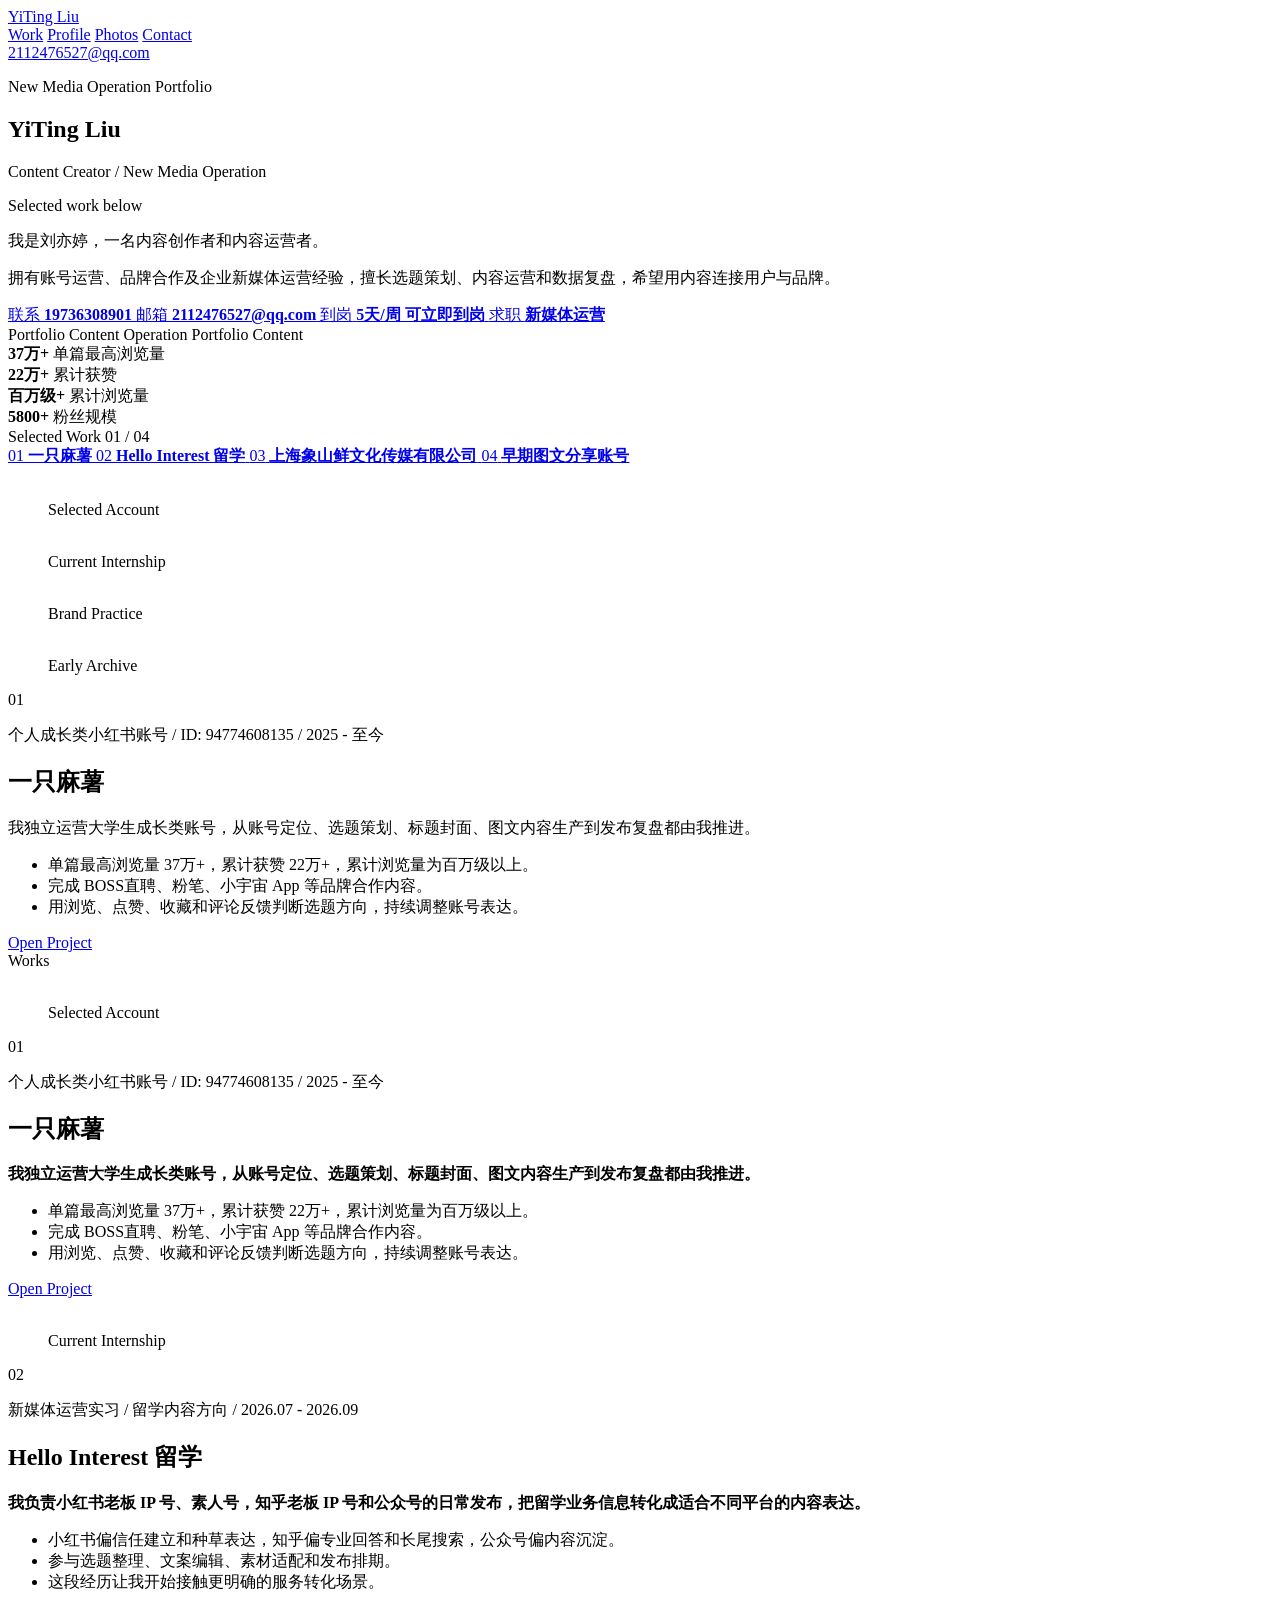
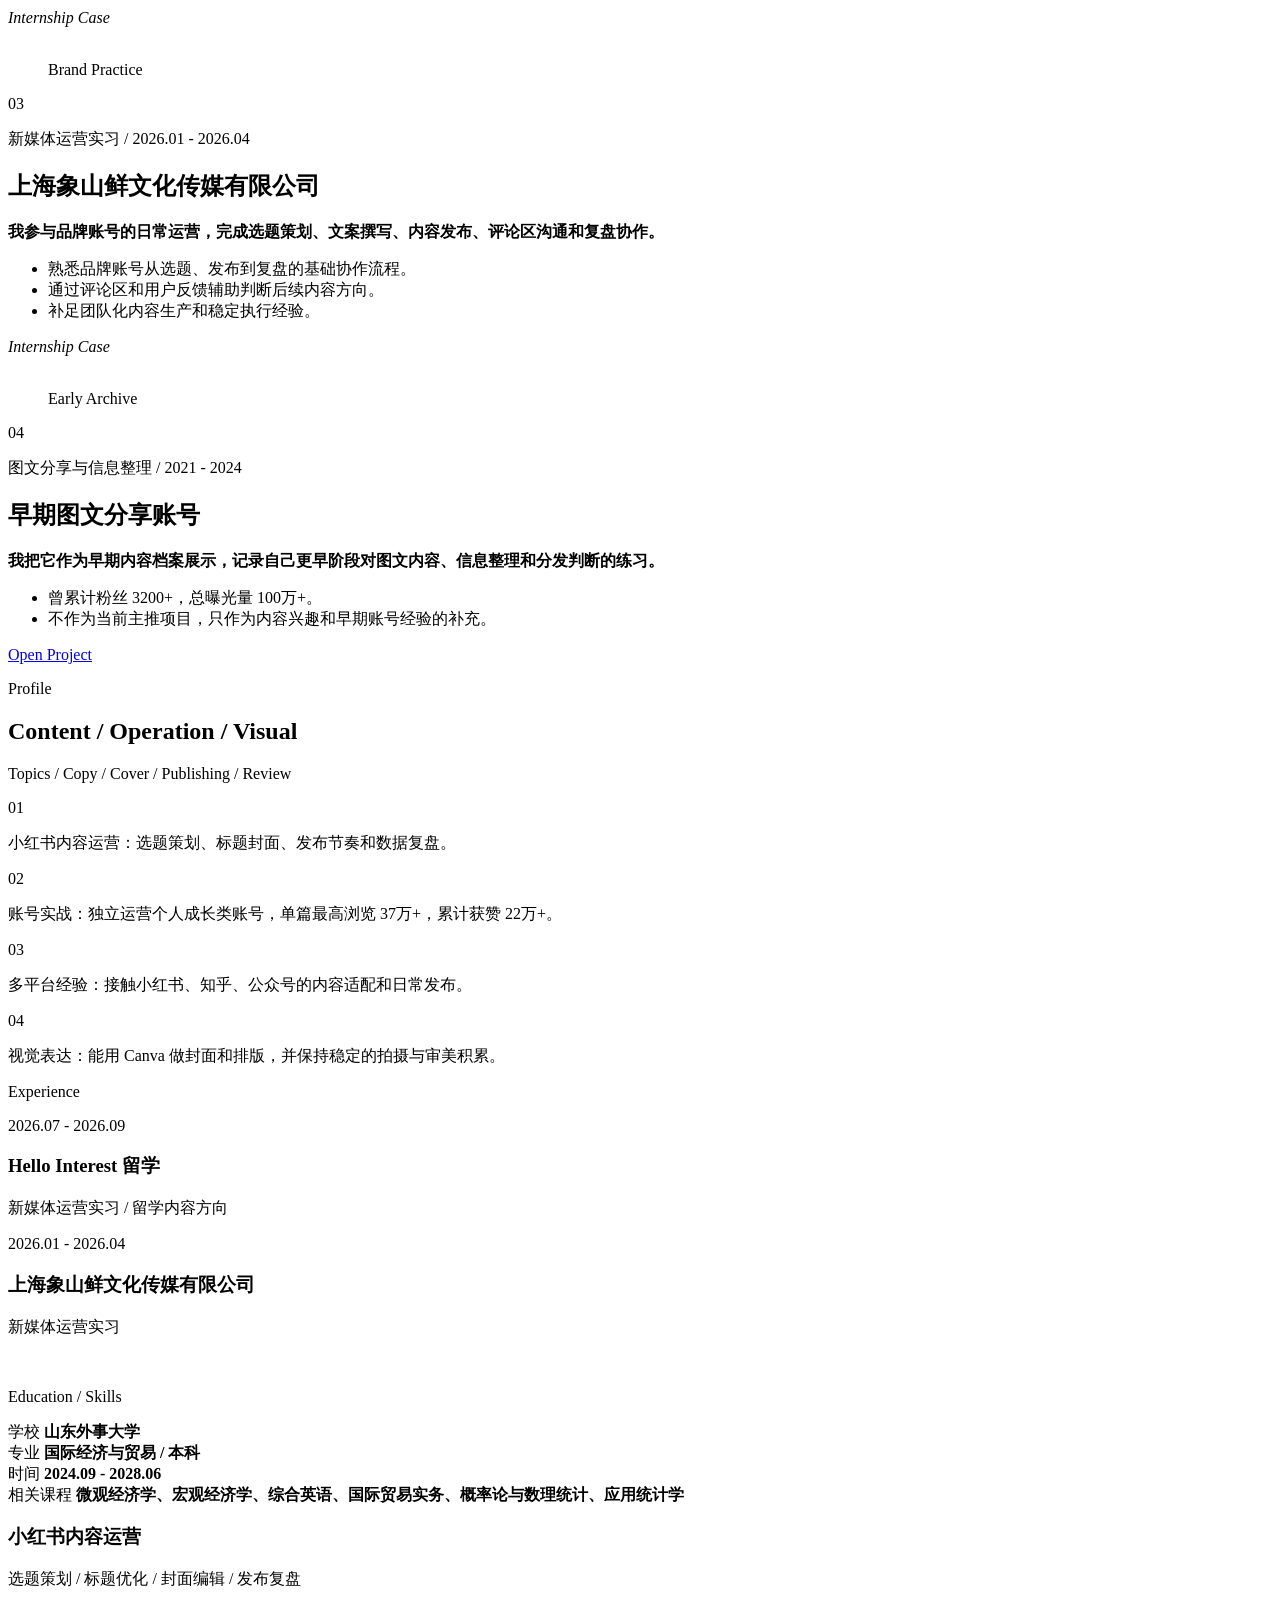
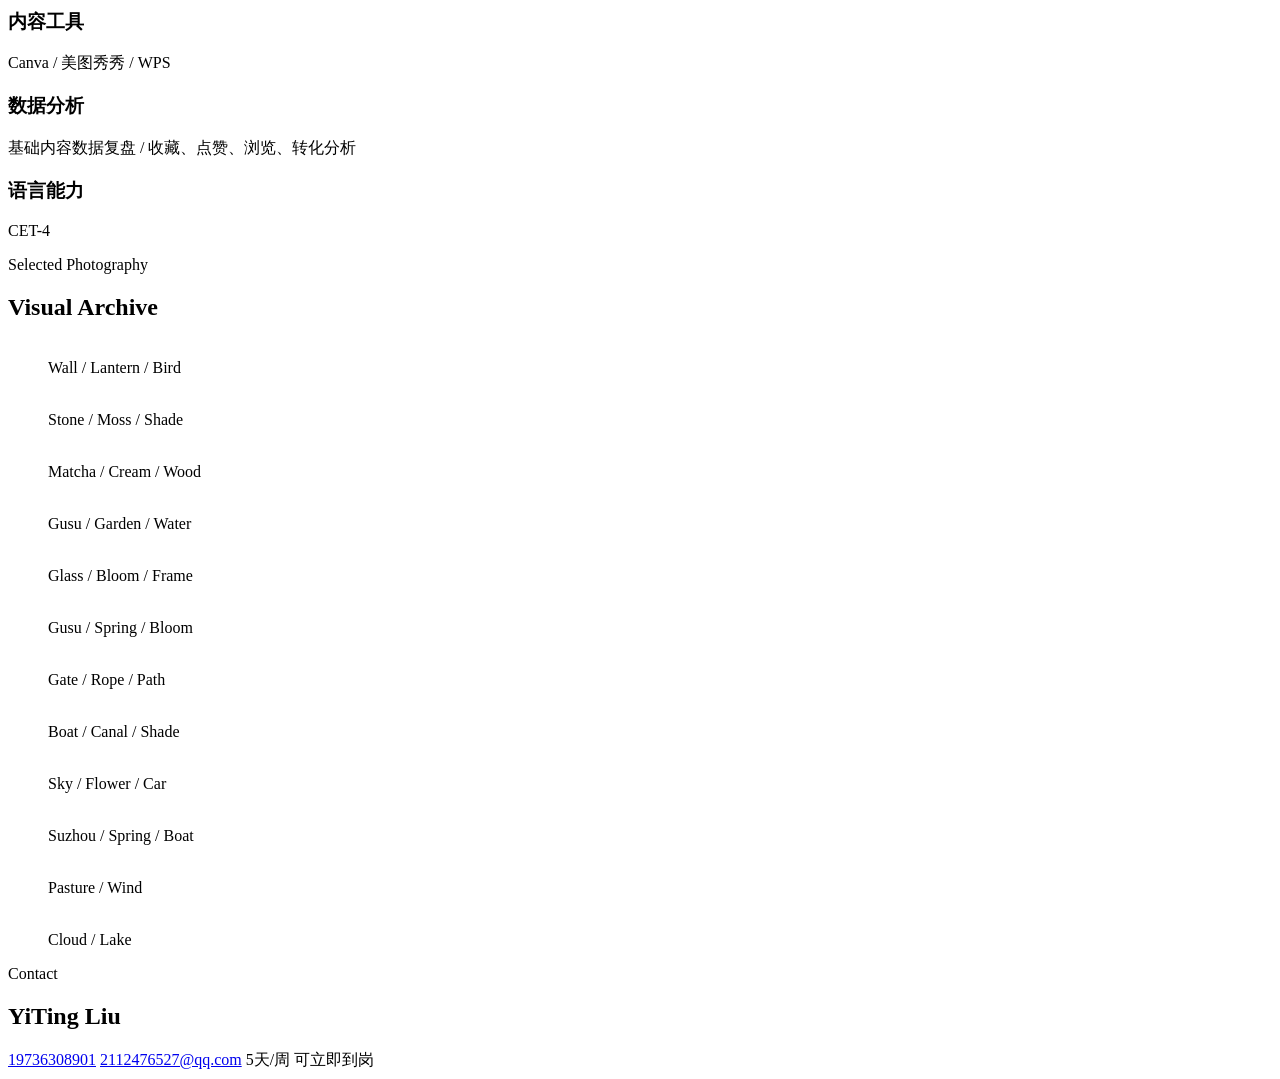
==== index.html @ cec653f4 "Add files via upload" ====
<!doctype html>
<html lang="zh-CN">
  <head>
    <meta charset="utf-8" />
    <meta name="viewport" content="width=device-width, initial-scale=1" />
    <title>YiTing Liu | New Media Portfolio</title>
    <meta name="description" content="刘亦婷的新媒体运营求职作品集预览。" />
    <link rel="stylesheet" href="./styles.css?v=24" />
  </head>
  <body>
    <main class="site-shell">
      <header class="topbar" aria-label="Primary navigation">
        <a href="#top" class="brand-mark" aria-label="YiTing Liu home">YiTing Liu</a>
        <nav>
          <a href="#work">Work</a>
          <a href="#profile">Profile</a>
          <a href="#photos">Photos</a>
          <a href="#contact">Contact</a>
        </nav>
        <a class="top-contact" href="mailto:2112476527@qq.com">2112476527@qq.com</a>
      </header>

      <section class="hero" id="top">
        <div class="hero-heading">
          <p class="eyebrow">New Media Operation Portfolio</p>
          <h1>
            <span>YiTing</span>
            <span>Liu</span>
          </h1>
          <div class="hero-bottomline">
            <p>Content Creator / New Media Operation</p>
            <span>Selected work below</span>
          </div>
        </div>

        <aside class="intro-panel" aria-label="Self introduction">
          <p class="intro-lead">我是刘亦婷，一名内容创作者和内容运营者。</p>
          <p class="intro-copy">
            拥有账号运营、品牌合作及企业新媒体运营经验，擅长选题策划、内容运营和数据复盘，希望用内容连接用户与品牌。
          </p>
          <div class="quick-grid">
            <a href="tel:+8619736308901">
              <span>联系</span>
              <strong>19736308901</strong>
            </a>
            <a href="mailto:2112476527@qq.com">
              <span>邮箱</span>
              <strong>2112476527@qq.com</strong>
            </a>
            <a href="#experience">
              <span>到岗</span>
              <strong>5天/周 可立即到岗</strong>
            </a>
            <a href="#work">
              <span>求职</span>
              <strong>新媒体运营</strong>
            </a>
          </div>
        </aside>

        <div class="hero-ribbon" aria-hidden="true">
          <span>Portfolio</span>
          <span>Content</span>
          <span>Operation</span>
          <span>Portfolio</span>
          <span>Content</span>
        </div>
      </section>

      <section class="metrics" aria-label="Account performance highlights">
        <div>
          <strong>37万+</strong>
          <span>单篇最高浏览量</span>
        </div>
        <div>
          <strong>22万+</strong>
          <span>累计获赞</span>
        </div>
        <div>
          <strong>百万级+</strong>
          <span>累计浏览量</span>
        </div>
        <div>
          <strong>5800+</strong>
          <span>粉丝规模</span>
        </div>
      </section>

      <section class="work-theatre" id="work" aria-label="Selected work">
        <div class="theatre-stage">
          <div class="stage-top">
            <span>Selected Work</span>
            <span data-active-count>01 / 04</span>
          </div>

          <nav class="stage-index" aria-label="Project index">
            <a class="is-active" href="#work-1" data-index-link="0">
              <span>01</span>
              <b>一只麻薯</b>
            </a>
            <a href="#work-2" data-index-link="1">
              <span>02</span>
              <b>Hello Interest 留学</b>
            </a>
            <a href="#work-3" data-index-link="2">
              <span>03</span>
              <b>上海象山鲜文化传媒有限公司</b>
            </a>
            <a href="#work-4" data-index-link="3">
              <span>04</span>
              <b>早期图文分享账号</b>
            </a>
          </nav>

          <div class="stage-visual" aria-hidden="true">
            <figure class="stage-figure is-active" data-stage-figure="0">
              <img src="./assets/project-cover-1.png" alt="" />
              <figcaption>Selected Account</figcaption>
            </figure>
            <figure class="stage-figure" data-stage-figure="1">
              <img src="./assets/project-cover-2.png" alt="" />
              <figcaption>Current Internship</figcaption>
            </figure>
            <figure class="stage-figure" data-stage-figure="2">
              <img src="./assets/project-cover-3.png" alt="" />
              <figcaption>Brand Practice</figcaption>
            </figure>
            <figure class="stage-figure" data-stage-figure="3">
              <img src="./assets/project-cover-4.png" alt="" />
              <figcaption>Early Archive</figcaption>
            </figure>
          </div>

          <article class="stage-copy">
            <p class="work-number" data-active-no>01</p>
            <p class="work-meta" data-active-meta>个人成长类小红书账号 / ID: 94774608135 / 2025 - 至今</p>
            <h2 data-active-title>一只麻薯</h2>
            <p class="work-summary" data-active-summary>
              我独立运营大学生成长类账号，从账号定位、选题策划、标题封面、图文内容生产到发布复盘都由我推进。
            </p>
            <ul data-active-points>
              <li>单篇最高浏览量 37万+，累计获赞 22万+，累计浏览量为百万级以上。</li>
              <li>完成 BOSS直聘、粉笔、小宇宙 App 等品牌合作内容。</li>
              <li>用浏览、点赞、收藏和评论反馈判断选题方向，持续调整账号表达。</li>
            </ul>
            <a
              href="https://www.xiaohongshu.com/user/profile/6694bc58000000000303243b?xsec_token=ABmA70oP75e_bc3jIKR_5y4u5StAEJsptDvcWz1VfhjkY%3D&xsec_source=pc_search"
              target="_blank"
              rel="noreferrer"
              data-active-link
            >
              Open Project
            </a>
          </article>

          <div class="stage-watermark" aria-hidden="true">Works</div>
        </div>

        <div class="work-scroll">
          <article class="work-step" data-work-step id="work-1">
            <div class="mobile-work-card">
              <figure>
                <img src="./assets/project-cover-1.png" alt="" />
                <figcaption>Selected Account</figcaption>
              </figure>
              <div class="mobile-work-copy">
                <span>01</span>
                <p>个人成长类小红书账号 / ID: 94774608135 / 2025 - 至今</p>
                <h2>一只麻薯</h2>
                <b>我独立运营大学生成长类账号，从账号定位、选题策划、标题封面、图文内容生产到发布复盘都由我推进。</b>
                <ul>
                  <li>单篇最高浏览量 37万+，累计获赞 22万+，累计浏览量为百万级以上。</li>
                  <li>完成 BOSS直聘、粉笔、小宇宙 App 等品牌合作内容。</li>
                  <li>用浏览、点赞、收藏和评论反馈判断选题方向，持续调整账号表达。</li>
                </ul>
                <a
                  href="https://www.xiaohongshu.com/user/profile/6694bc58000000000303243b?xsec_token=ABmA70oP75e_bc3jIKR_5y4u5StAEJsptDvcWz1VfhjkY%3D&xsec_source=pc_search"
                  target="_blank"
                  rel="noreferrer"
                >
                  Open Project
                </a>
              </div>
            </div>
          </article>
          <article class="work-step" data-work-step id="work-2">
            <div class="mobile-work-card">
              <figure>
                <img src="./assets/project-cover-2.png" alt="" />
                <figcaption>Current Internship</figcaption>
              </figure>
              <div class="mobile-work-copy">
                <span>02</span>
                <p>新媒体运营实习 / 留学内容方向 / 2026.07 - 2026.09</p>
                <h2>Hello Interest 留学</h2>
                <b>我负责小红书老板 IP 号、素人号，知乎老板 IP 号和公众号的日常发布，把留学业务信息转化成适合不同平台的内容表达。</b>
                <ul>
                  <li>小红书偏信任建立和种草表达，知乎偏专业回答和长尾搜索，公众号偏内容沉淀。</li>
                  <li>参与选题整理、文案编辑、素材适配和发布排期。</li>
                  <li>这段经历让我开始接触更明确的服务转化场景。</li>
                </ul>
                <em>Internship Case</em>
              </div>
            </div>
          </article>
          <article class="work-step" data-work-step id="work-3">
            <div class="mobile-work-card">
              <figure>
                <img src="./assets/project-cover-3.png" alt="" />
                <figcaption>Brand Practice</figcaption>
              </figure>
              <div class="mobile-work-copy">
                <span>03</span>
                <p>新媒体运营实习 / 2026.01 - 2026.04</p>
                <h2>上海象山鲜文化传媒有限公司</h2>
                <b>我参与品牌账号的日常运营，完成选题策划、文案撰写、内容发布、评论区沟通和复盘协作。</b>
                <ul>
                  <li>熟悉品牌账号从选题、发布到复盘的基础协作流程。</li>
                  <li>通过评论区和用户反馈辅助判断后续内容方向。</li>
                  <li>补足团队化内容生产和稳定执行经验。</li>
                </ul>
                <em>Internship Case</em>
              </div>
            </div>
          </article>
          <article class="work-step" data-work-step id="work-4">
            <div class="mobile-work-card">
              <figure>
                <img src="./assets/project-cover-4.png" alt="" />
                <figcaption>Early Archive</figcaption>
              </figure>
              <div class="mobile-work-copy">
                <span>04</span>
                <p>图文分享与信息整理 / 2021 - 2024</p>
                <h2>早期图文分享账号</h2>
                <b>我把它作为早期内容档案展示，记录自己更早阶段对图文内容、信息整理和分发判断的练习。</b>
                <ul>
                  <li>曾累计粉丝 3200+，总曝光量 100万+。</li>
                  <li>不作为当前主推项目，只作为内容兴趣和早期账号经验的补充。</li>
                </ul>
                <a
                  href="https://www.xiaohongshu.com/user/profile/5c5ff5ef000000001102a26c?xsec_token=ABPnLQe4I9vPpYqJQAI_rgHgL_1S7cHhPlJtzNm1ihA8g%3D&xsec_source=pc_search"
                  target="_blank"
                  rel="noreferrer"
                >
                  Open Project
                </a>
              </div>
            </div>
          </article>
        </div>
      </section>

      <section class="profile" id="profile">
        <div class="profile-heading">
          <p class="eyebrow">Profile</p>
          <h2>Content / Operation / Visual</h2>
          <p class="profile-caption">Topics / Copy / Cover / Publishing / Review</p>
        </div>
        <div class="advantage-list">
          <article>
            <span>01</span>
            <p>小红书内容运营：选题策划、标题封面、发布节奏和数据复盘。</p>
          </article>
          <article>
            <span>02</span>
            <p>账号实战：独立运营个人成长类账号，单篇最高浏览 37万+，累计获赞 22万+。</p>
          </article>
          <article>
            <span>03</span>
            <p>多平台经验：接触小红书、知乎、公众号的内容适配和日常发布。</p>
          </article>
          <article>
            <span>04</span>
            <p>视觉表达：能用 Canva 做封面和排版，并保持稳定的拍摄与审美积累。</p>
          </article>
        </div>
      </section>

      <section class="details" id="experience">
        <div class="experience-block">
          <p class="eyebrow">Experience</p>
          <article>
            <span>2026.07 - 2026.09</span>
            <h3>Hello Interest 留学</h3>
            <p>新媒体运营实习 / 留学内容方向</p>
          </article>
          <article>
            <span>2026.01 - 2026.04</span>
            <h3>上海象山鲜文化传媒有限公司</h3>
            <p>新媒体运营实习</p>
          </article>
          <figure class="experience-collage" aria-label="Abstract portfolio collage">
            <img src="./assets/experience-collage.png" alt="" />
          </figure>
        </div>

        <div class="education-skills">
          <p class="eyebrow">Education / Skills</p>
          <div class="mini-section">
            <div class="info-line">
              <span>学校</span>
              <strong>山东外事大学</strong>
            </div>
            <div class="info-line">
              <span>专业</span>
              <strong>国际经济与贸易 / 本科</strong>
            </div>
            <div class="info-line">
              <span>时间</span>
              <strong>2024.09 - 2028.06</strong>
            </div>
            <div class="info-line">
              <span>相关课程</span>
              <strong>微观经济学、宏观经济学、综合英语、国际贸易实务、概率论与数理统计、应用统计学</strong>
            </div>
          </div>
          <div class="mini-section skills-list">
            <article>
              <h3>小红书内容运营</h3>
              <p>选题策划 / 标题优化 / 封面编辑 / 发布复盘</p>
            </article>
            <article>
              <h3>内容工具</h3>
              <p>Canva / 美图秀秀 / WPS</p>
            </article>
            <article>
              <h3>数据分析</h3>
              <p>基础内容数据复盘 / 收藏、点赞、浏览、转化分析</p>
            </article>
            <article>
              <h3>语言能力</h3>
              <p>CET-4</p>
            </article>
          </div>
        </div>
      </section>

      <section class="photos" id="photos">
        <div class="photo-heading">
          <p class="eyebrow">Selected Photography</p>
          <h2>Visual Archive</h2>
        </div>
        <div class="photo-grid">
          <figure class="photo-frame photo-frame-1">
            <img src="./assets/photo-gallery-01.jpg" alt="" />
            <figcaption>
              <span>Wall / Lantern / Bird</span>
            </figcaption>
          </figure>
          <figure class="photo-frame photo-frame-2">
            <img src="./assets/photo-gallery-02.jpg" alt="" />
            <figcaption>
              <span>Stone / Moss / Shade</span>
            </figcaption>
          </figure>
          <figure class="photo-frame photo-frame-3">
            <img src="./assets/photo-gallery-03.jpg" alt="" />
            <figcaption>
              <span>Matcha / Cream / Wood</span>
            </figcaption>
          </figure>
          <figure class="photo-frame photo-frame-4">
            <img src="./assets/photo-gallery-09.jpg" alt="" />
            <figcaption>
              <span>Gusu / Garden / Water</span>
            </figcaption>
          </figure>
          <figure class="photo-frame photo-frame-5">
            <img src="./assets/photo-gallery-04.jpg" alt="" />
            <figcaption>
              <span>Glass / Bloom / Frame</span>
            </figcaption>
          </figure>
          <figure class="photo-frame photo-frame-6">
            <img src="./assets/photo-gallery-06.jpg" alt="" />
            <figcaption>
              <span>Gusu / Spring / Bloom</span>
            </figcaption>
          </figure>
          <figure class="photo-frame photo-frame-7">
            <img src="./assets/photo-gallery-05.jpg" alt="" />
            <figcaption>
              <span>Gate / Rope / Path</span>
            </figcaption>
          </figure>
          <figure class="photo-frame photo-frame-8">
            <img src="./assets/photo-gallery-07.jpg" alt="" />
            <figcaption>
              <span>Boat / Canal / Shade</span>
            </figcaption>
          </figure>
          <figure class="photo-frame photo-frame-9">
            <img src="./assets/photo-gallery-08.jpg" alt="" />
            <figcaption>
              <span>Sky / Flower / Car</span>
            </figcaption>
          </figure>
          <figure class="photo-frame photo-frame-10">
            <img src="./assets/photo-gallery-10.png" alt="" />
            <figcaption>
              <span>Suzhou / Spring / Boat</span>
            </figcaption>
          </figure>
          <figure class="photo-frame photo-frame-11">
            <img src="./assets/photo-gallery-11.png" alt="" />
            <figcaption>
              <span>Pasture / Wind</span>
            </figcaption>
          </figure>
          <figure class="photo-frame photo-frame-12">
            <img src="./assets/photo-gallery-12.png" alt="" />
            <figcaption>
              <span>Cloud / Lake</span>
            </figcaption>
          </figure>
        </div>
      </section>

      <footer class="footer" id="contact">
        <p class="eyebrow">Contact</p>
        <h2>YiTing Liu</h2>
        <div class="footer-actions">
          <a href="tel:+8619736308901">19736308901</a>
          <a href="mailto:2112476527@qq.com">2112476527@qq.com</a>
          <span>5天/周 可立即到岗</span>
        </div>
      </footer>
    </main>

    <script>
      const works = [
        {
          no: "01",
          title: "一只麻薯",
          meta: "个人成长类小红书账号 / ID: 94774608135 / 2025 - 至今",
          summary: "我独立运营大学生成长类账号，从账号定位、选题策划、标题封面、图文内容生产到发布复盘都由我推进。",
          points: [
            "单篇最高浏览量 37万+，累计获赞 22万+，累计浏览量为百万级以上。",
            "完成 BOSS直聘、粉笔、小宇宙 App 等品牌合作内容。",
            "用浏览、点赞、收藏和评论反馈判断选题方向，持续调整账号表达。",
          ],
          url: "https://www.xiaohongshu.com/user/profile/6694bc58000000000303243b?xsec_token=ABmA70oP75e_bc3jIKR_5y4u5StAEJsptDvcWz1VfhjkY%3D&xsec_source=pc_search",
        },
        {
          no: "02",
          title: "Hello Interest 留学",
          meta: "新媒体运营实习 / 留学内容方向 / 2026.07 - 2026.09",
          summary:
            "我负责小红书老板 IP 号、素人号，知乎老板 IP 号和公众号的日常发布，把留学业务信息转化成适合不同平台的内容表达。",
          points: [
            "小红书偏信任建立和种草表达，知乎偏专业回答和长尾搜索，公众号偏内容沉淀。",
            "参与选题整理、文案编辑、素材适配和发布排期。",
            "这段经历让我开始接触更明确的服务转化场景。",
          ],
        },
        {
          no: "03",
          title: "上海象山鲜文化传媒有限公司",
          meta: "新媒体运营实习 / 2026.01 - 2026.04",
          summary: "我参与品牌账号的日常运营，完成选题策划、文案撰写、内容发布、评论区沟通和复盘协作。",
          points: [
            "熟悉品牌账号从选题、发布到复盘的基础协作流程。",
            "通过评论区和用户反馈辅助判断后续内容方向。",
            "补足团队化内容生产和稳定执行经验。",
          ],
        },
        {
          no: "04",
          title: "早期图文分享账号",
          meta: "图文分享与信息整理 / 2021 - 2024",
          summary: "我把它作为早期内容档案展示，记录自己更早阶段对图文内容、信息整理和分发判断的练习。",
          points: ["曾累计粉丝 3200+，总曝光量 100万+。", "不作为当前主推项目，只作为内容兴趣和早期账号经验的补充。"],
          url: "https://www.xiaohongshu.com/user/profile/5c5ff5ef000000001102a26c?xsec_token=ABPnLQe4I9vPpYqJQAI_rgHgL_1S7cHhPlJtzNm1ihA8g%3D&xsec_source=pc_search",
        },
      ];

      const theatre = document.querySelector(".work-theatre");
      const figures = [...document.querySelectorAll("[data-stage-figure]")];
      const links = [...document.querySelectorAll("[data-index-link]")];
      const activeCount = document.querySelector("[data-active-count]");
      const activeNo = document.querySelector("[data-active-no]");
      const activeMeta = document.querySelector("[data-active-meta]");
      const activeTitle = document.querySelector("[data-active-title]");
      const activeSummary = document.querySelector("[data-active-summary]");
      const activePoints = document.querySelector("[data-active-points]");
      const activeLink = document.querySelector("[data-active-link]");
      let current = 0;
      let frame = 0;

      const setActive = (index) => {
        if (index === current && activeTitle.textContent === works[index].title) return;
        current = index;
        const work = works[index];
        figures.forEach((figure, figureIndex) => figure.classList.toggle("is-active", figureIndex === index));
        links.forEach((link, linkIndex) => link.classList.toggle("is-active", linkIndex === index));
        activeCount.textContent = `${work.no} / ${String(works.length).padStart(2, "0")}`;
        activeNo.textContent = work.no;
        activeMeta.textContent = work.meta;
        activeTitle.textContent = work.title;
        activeSummary.textContent = work.summary;
        activePoints.innerHTML = work.points.map((point) => `<li>${point}</li>`).join("");
        if (work.url) {
          activeLink.href = work.url;
          activeLink.textContent = "Open Project";
          activeLink.className = "";
          activeLink.target = "_blank";
          activeLink.rel = "noreferrer";
        } else {
          activeLink.removeAttribute("href");
          activeLink.removeAttribute("target");
          activeLink.removeAttribute("rel");
          activeLink.textContent = "Internship Case";
          activeLink.className = "stage-note";
        }
      };

      const updateActive = () => {
        if (window.matchMedia("(max-width: 900px)").matches) return;
        if (!theatre) return;
        const rect = theatre.getBoundingClientRect();
        const stepHeight = Math.max(window.innerHeight, 1);
        const rawIndex = Math.floor((-rect.top + window.innerHeight * 0.52) / stepHeight);
        const nextIndex = Math.min(works.length - 1, Math.max(0, rawIndex));
        setActive(nextIndex);
      };

      const onScroll = () => {
        window.cancelAnimationFrame(frame);
        frame = window.requestAnimationFrame(updateActive);
      };

      updateActive();
      window.addEventListener("scroll", onScroll, { passive: true });
      window.addEventListener("resize", onScroll);
    </script>
  </body>
</html>
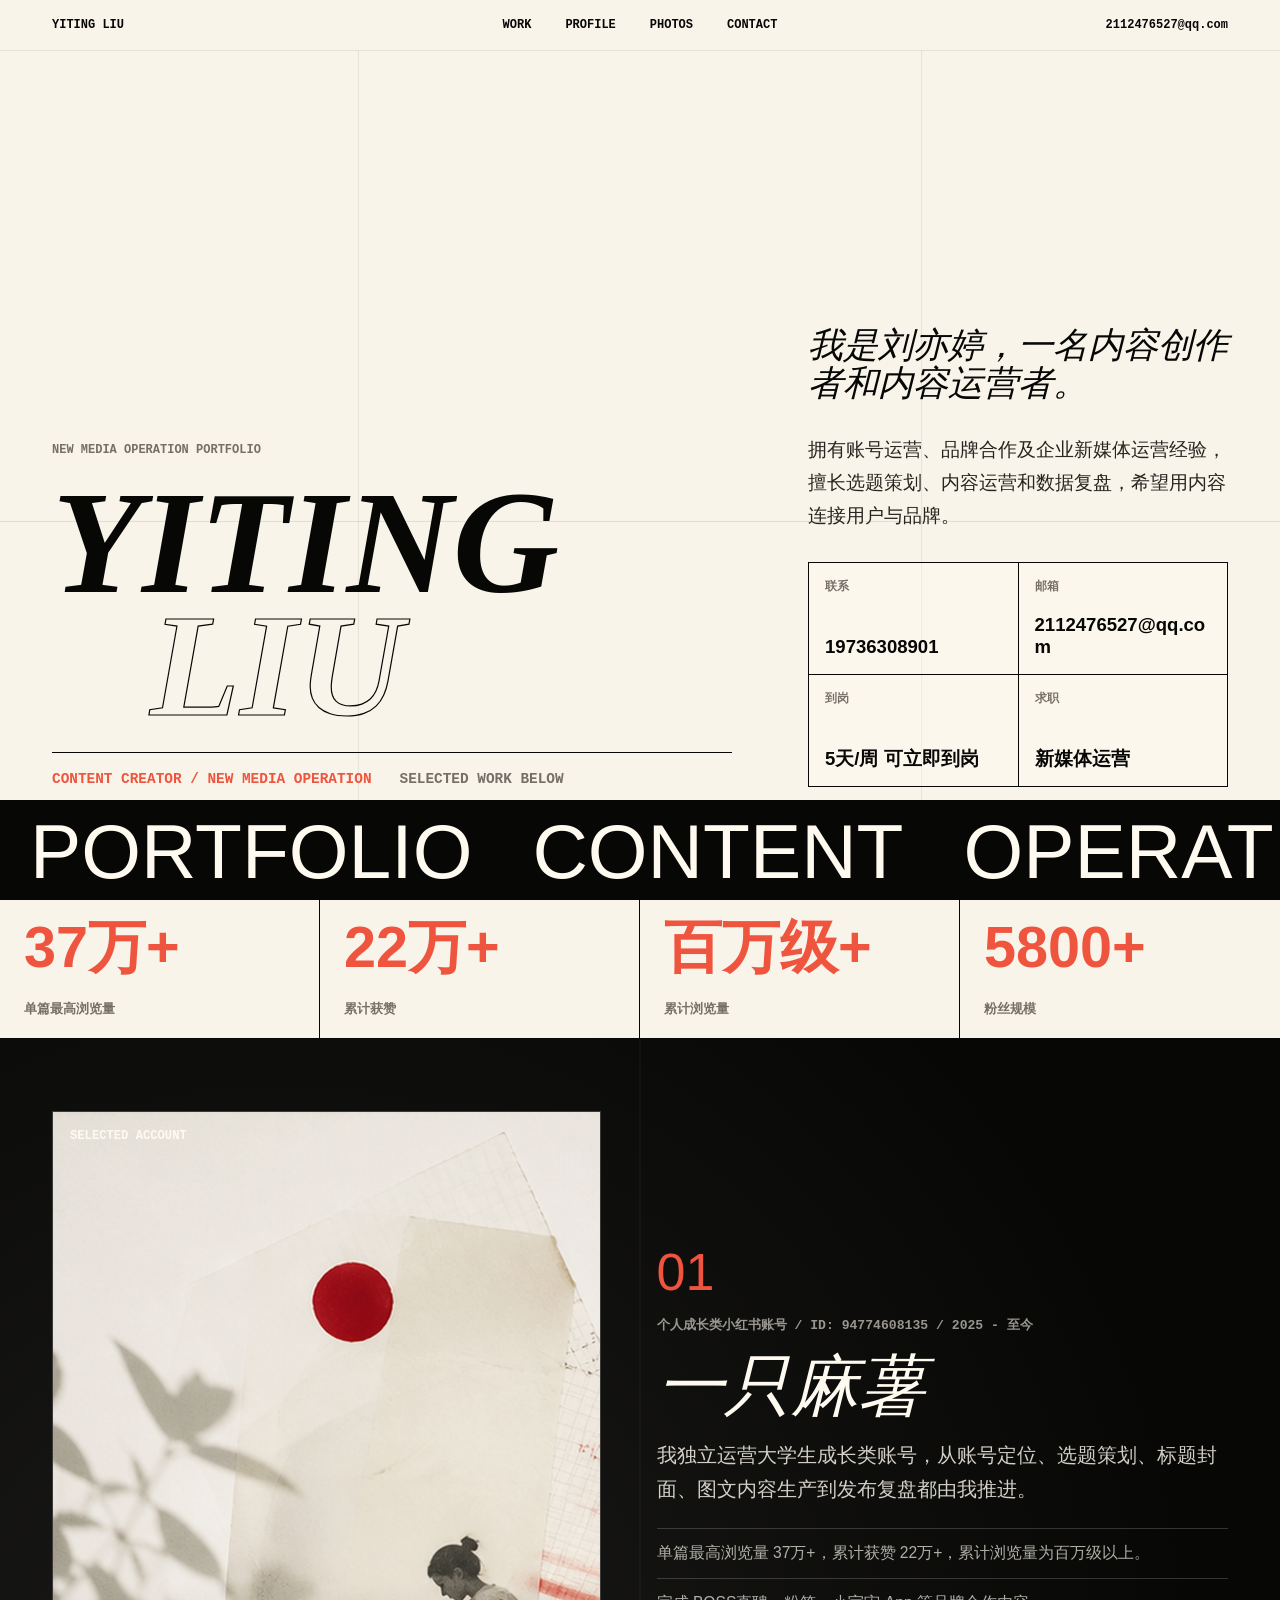
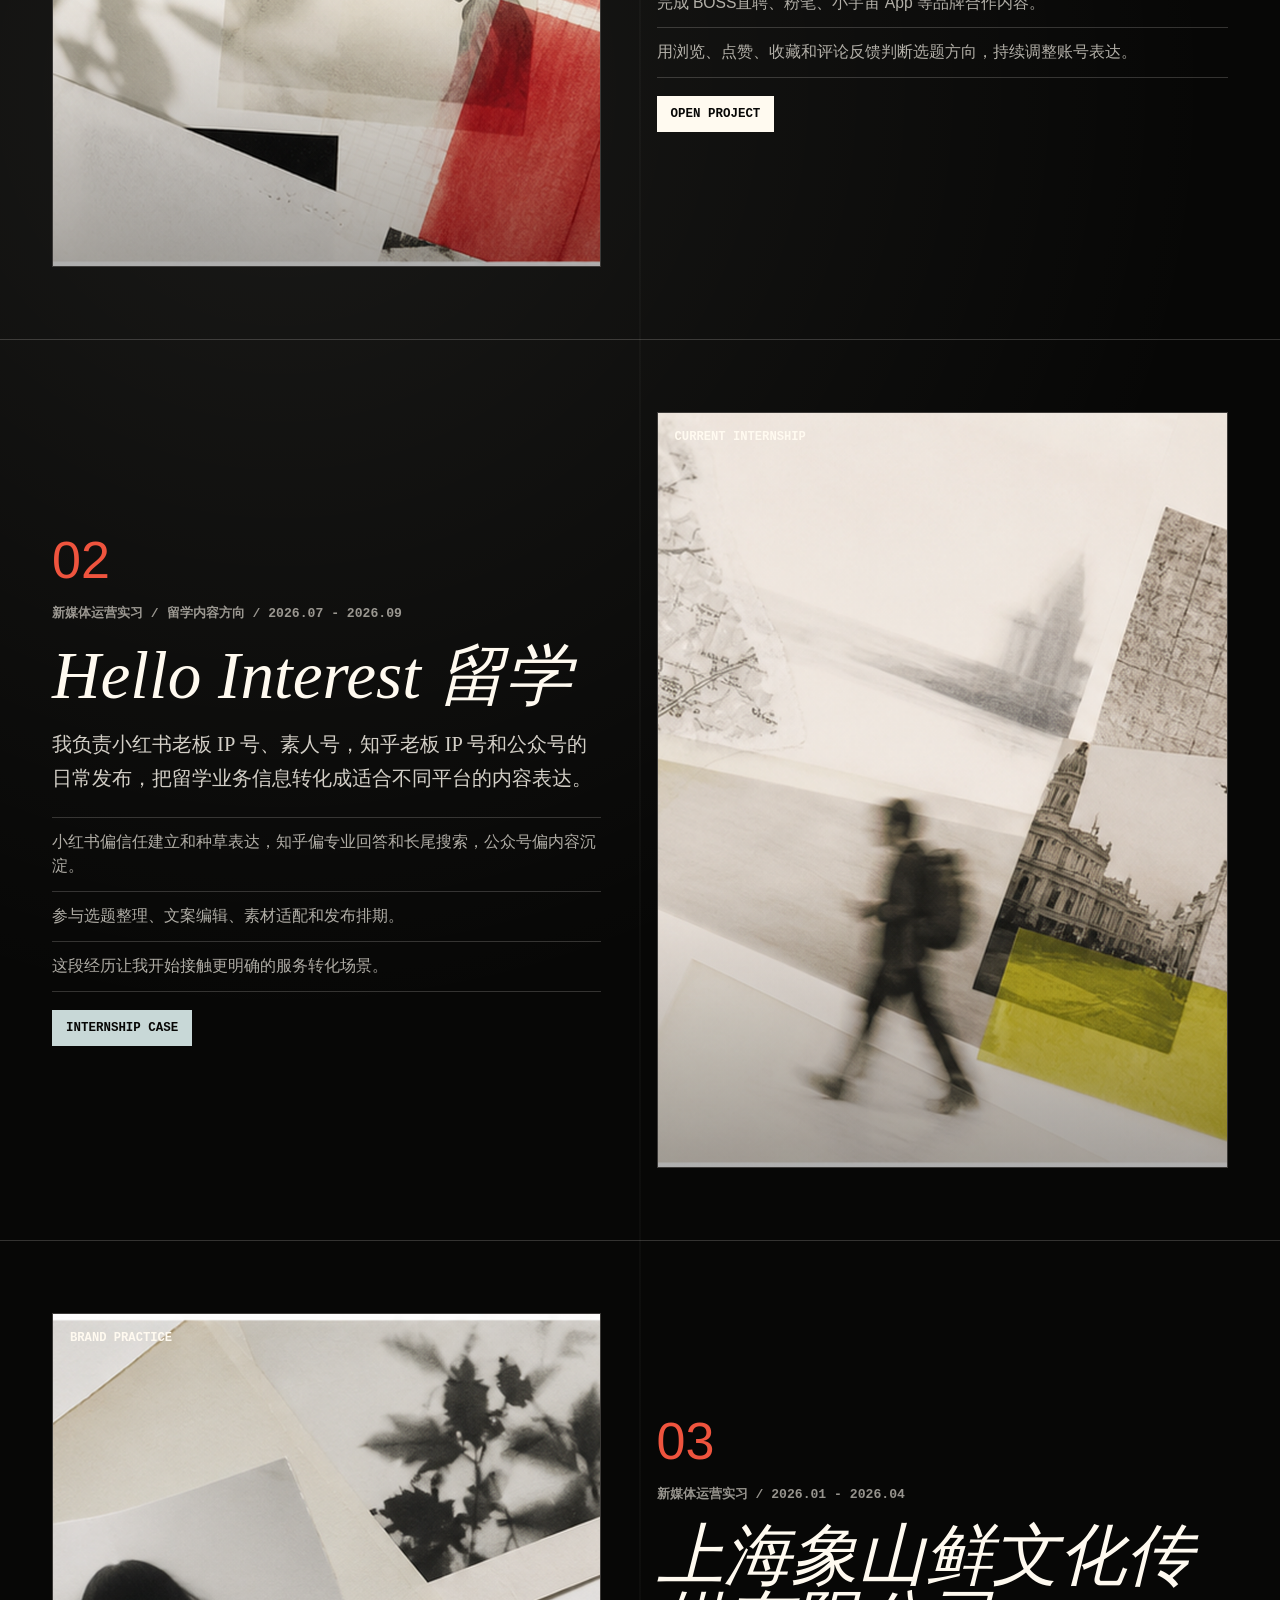
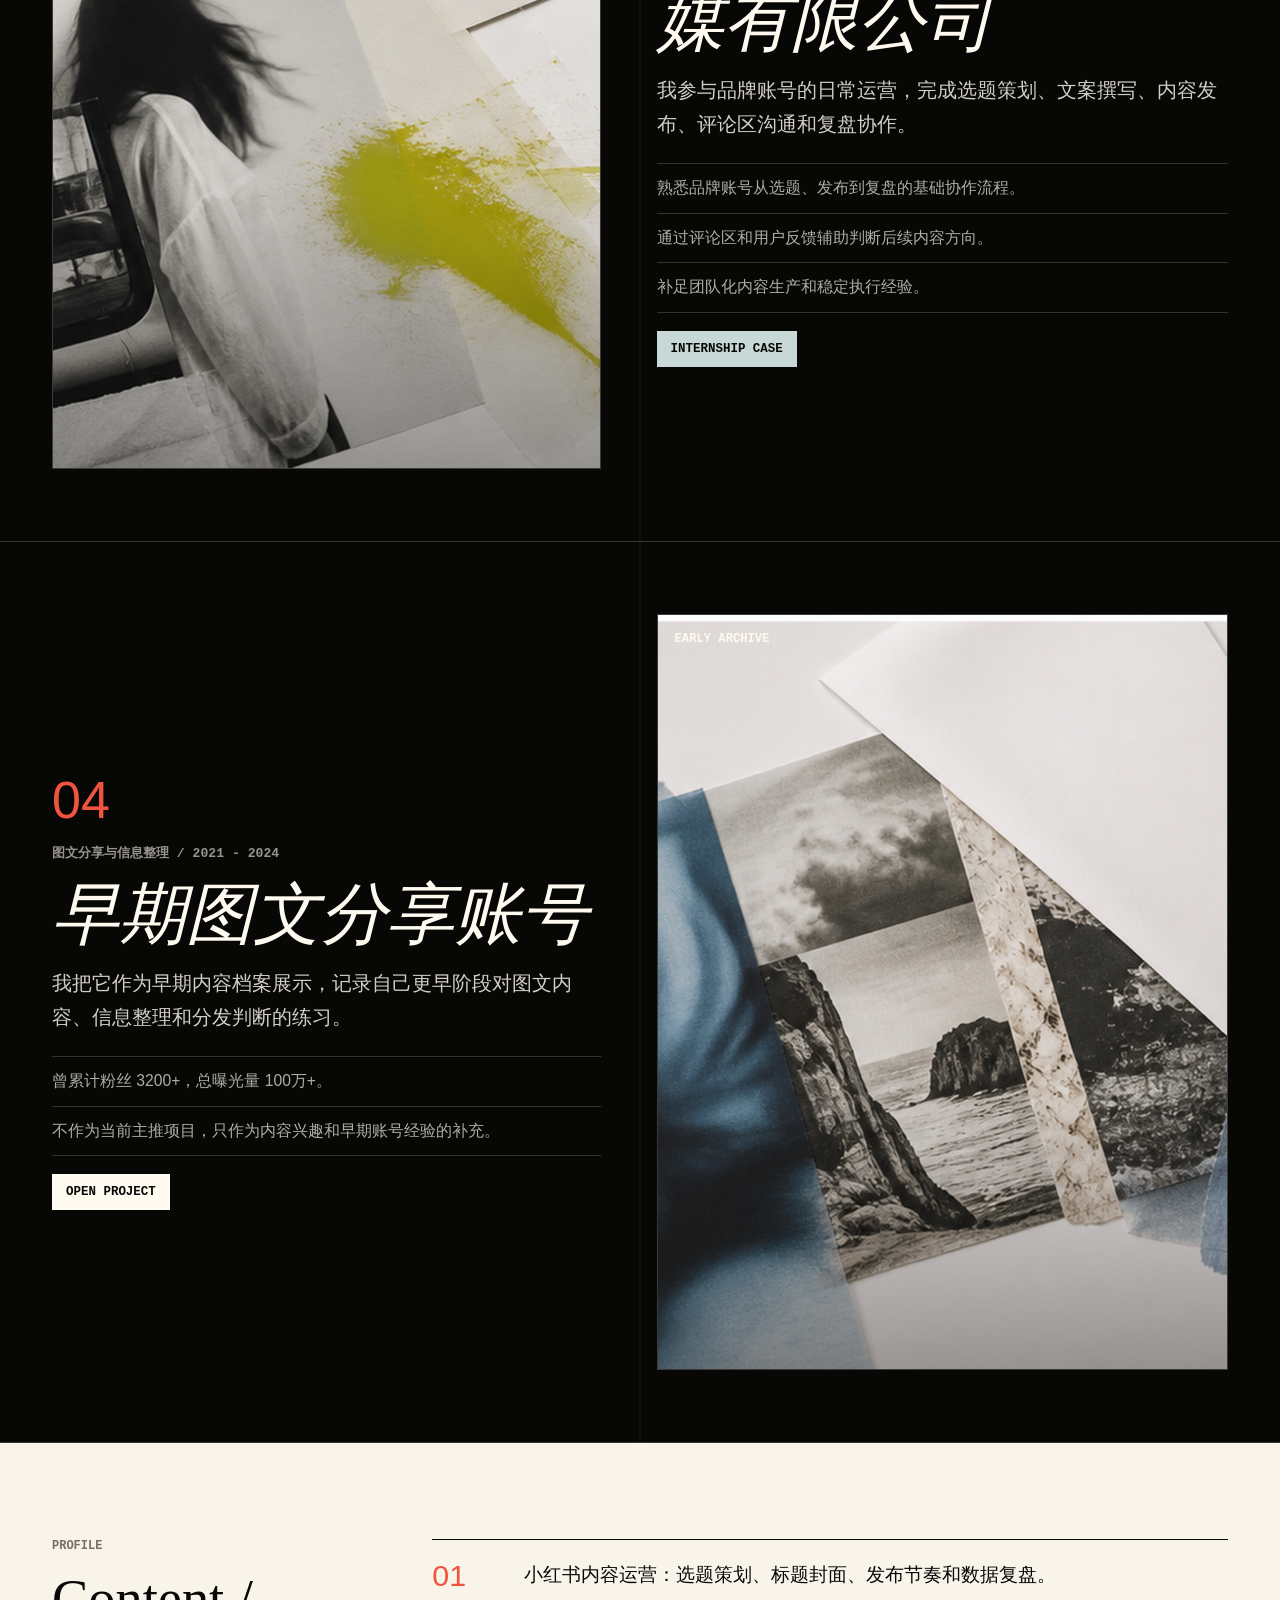
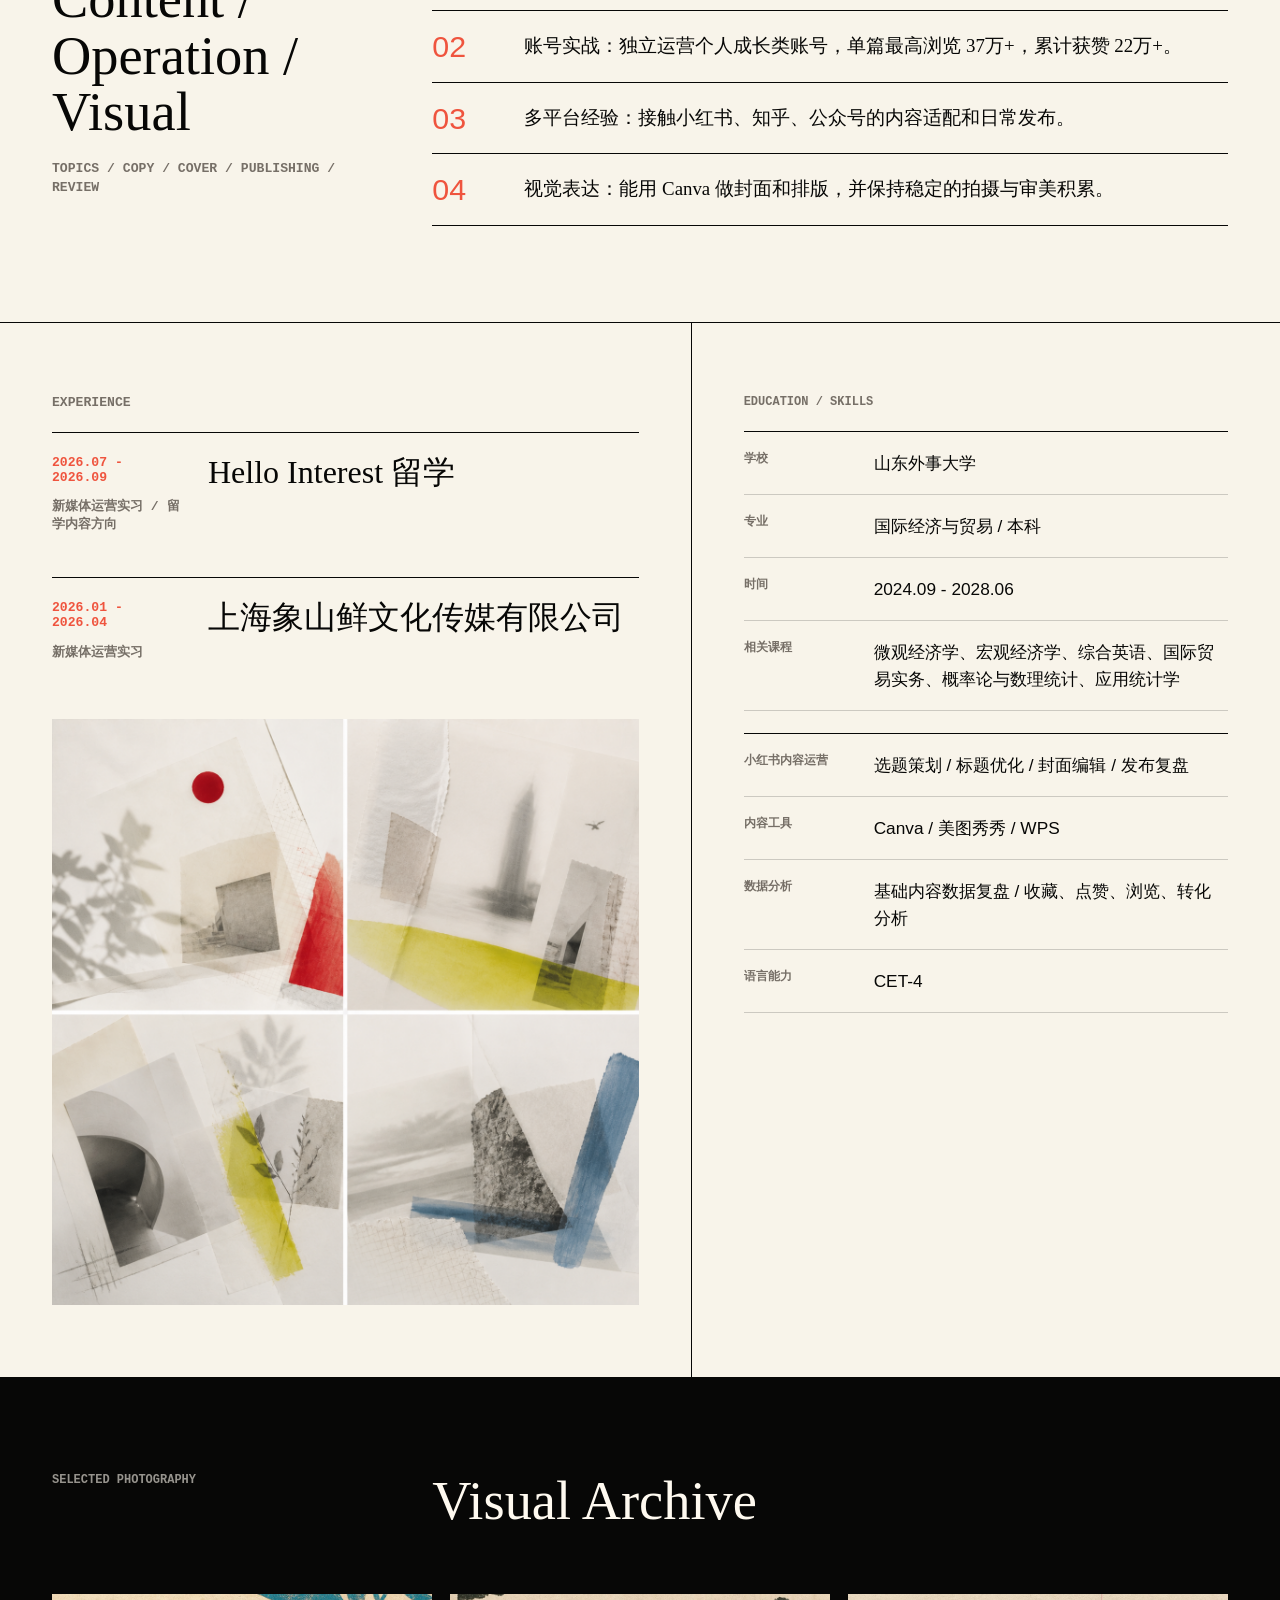
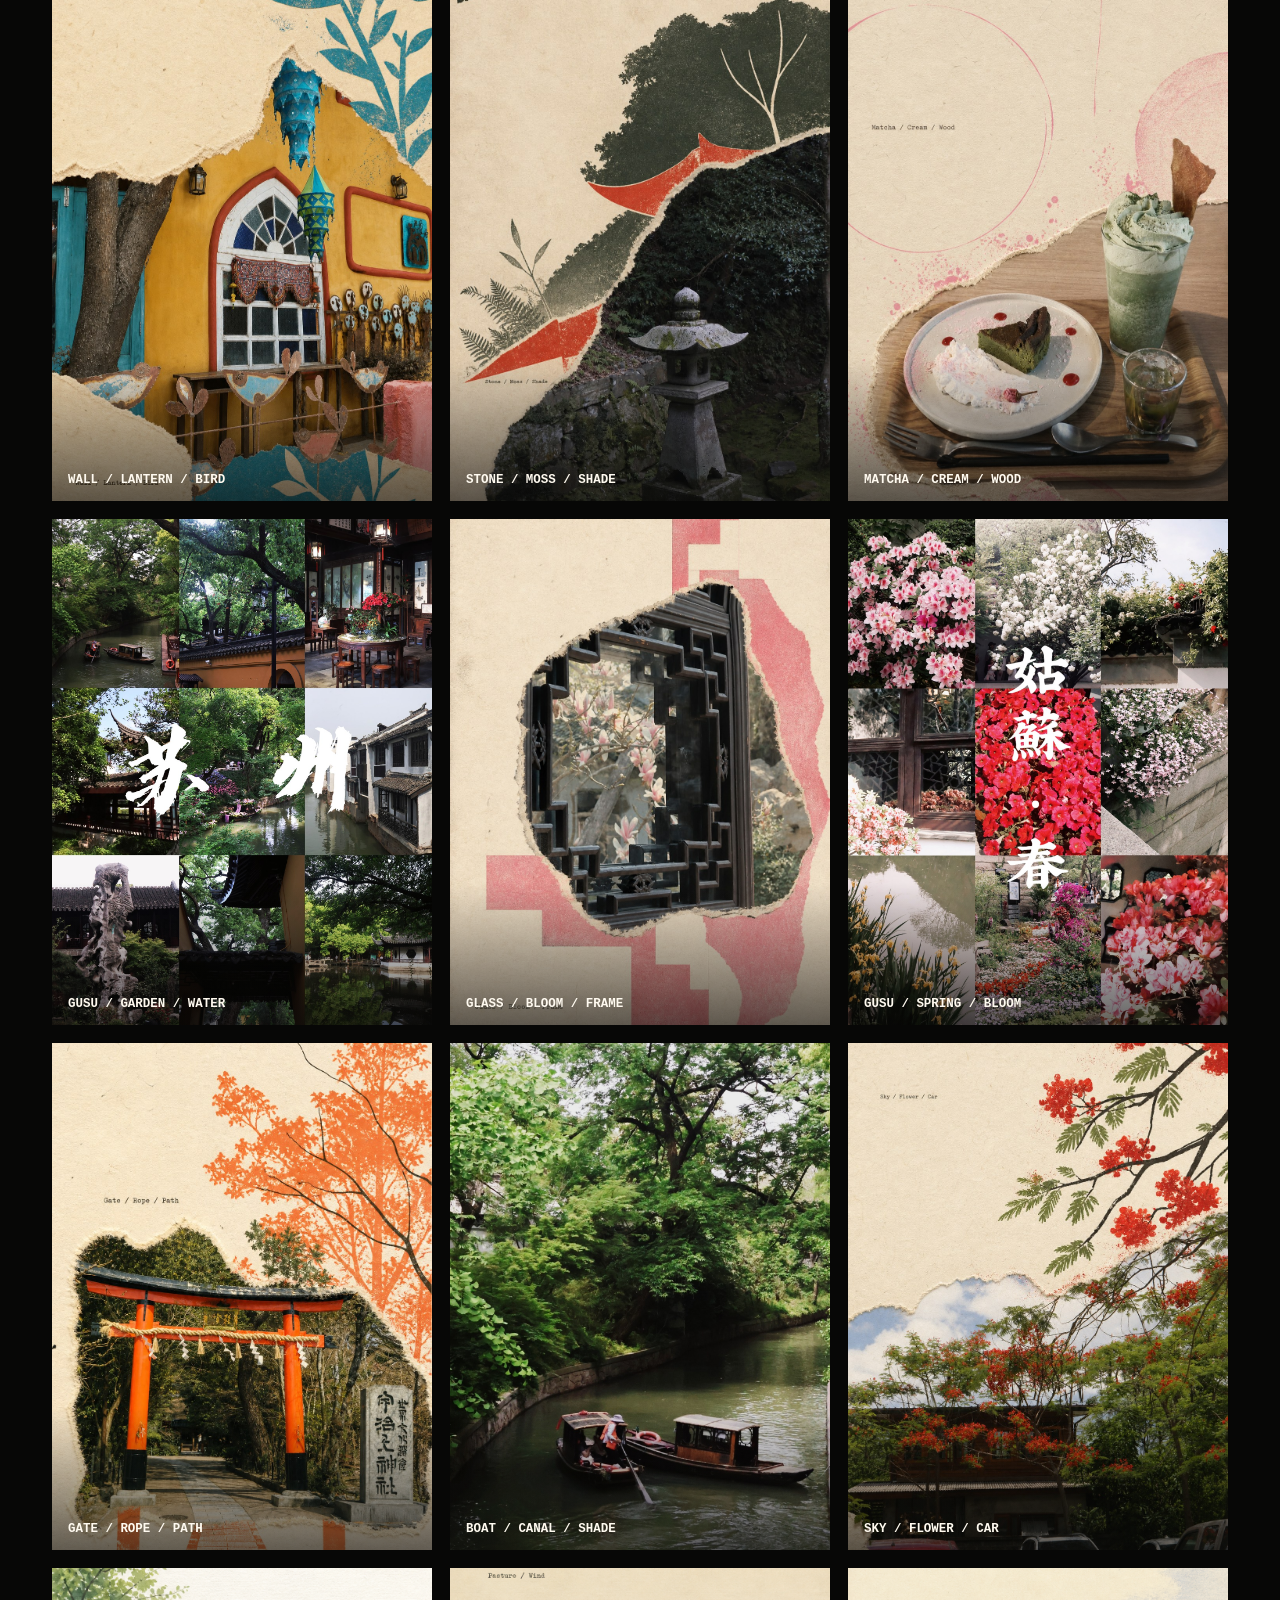
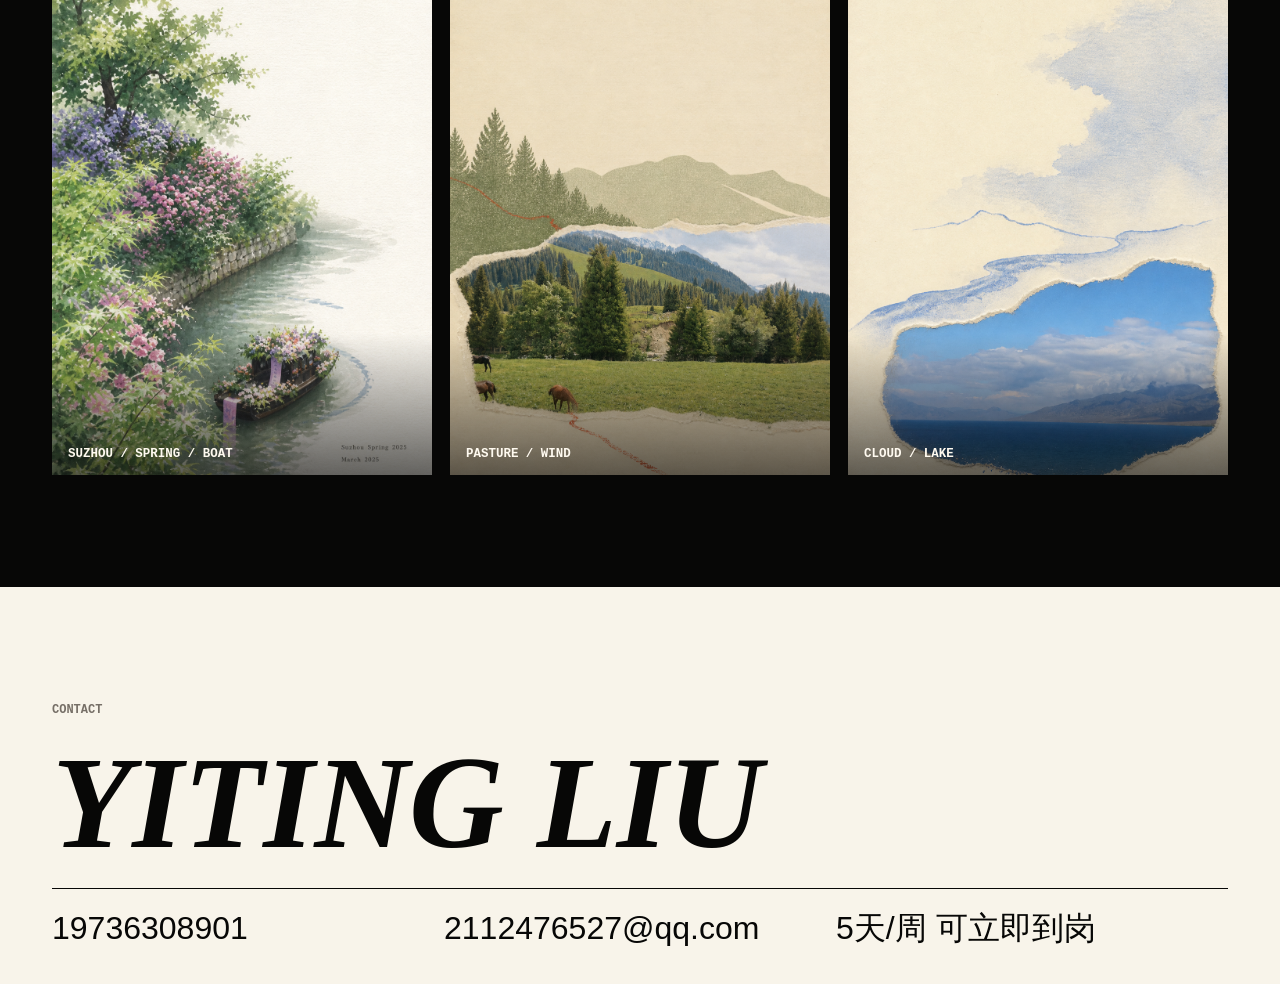
==== commit 95aadda1: "Update index.html" ====
--- a/index.html
+++ b/index.html
@@ -114,19 +114,19 @@
 
           <div class="stage-visual" aria-hidden="true">
             <figure class="stage-figure is-active" data-stage-figure="0">
-              <img src="./assets/project-cover-1.png" alt="" />
+              <img src="./project-cover-1.png" alt="" />
               <figcaption>Selected Account</figcaption>
             </figure>
             <figure class="stage-figure" data-stage-figure="1">
-              <img src="./assets/project-cover-2.png" alt="" />
+              <img src="./project-cover-2.png" alt="" />
               <figcaption>Current Internship</figcaption>
             </figure>
             <figure class="stage-figure" data-stage-figure="2">
-              <img src="./assets/project-cover-3.png" alt="" />
+              <img src="./project-cover-3.png" alt="" />
               <figcaption>Brand Practice</figcaption>
             </figure>
             <figure class="stage-figure" data-stage-figure="3">
-              <img src="./assets/project-cover-4.png" alt="" />
+              <img src="./project-cover-4.png" alt="" />
               <figcaption>Early Archive</figcaption>
             </figure>
           </div>
@@ -160,7 +160,7 @@
           <article class="work-step" data-work-step id="work-1">
             <div class="mobile-work-card">
               <figure>
-                <img src="./assets/project-cover-1.png" alt="" />
+                <img src="./project-cover-1.png" alt="" />
                 <figcaption>Selected Account</figcaption>
               </figure>
               <div class="mobile-work-copy">
@@ -186,7 +186,7 @@
           <article class="work-step" data-work-step id="work-2">
             <div class="mobile-work-card">
               <figure>
-                <img src="./assets/project-cover-2.png" alt="" />
+                <img src="./project-cover-2.png" alt="" />
                 <figcaption>Current Internship</figcaption>
               </figure>
               <div class="mobile-work-copy">
@@ -206,7 +206,7 @@
           <article class="work-step" data-work-step id="work-3">
             <div class="mobile-work-card">
               <figure>
-                <img src="./assets/project-cover-3.png" alt="" />
+                <img src="./project-cover-3.png" alt="" />
                 <figcaption>Brand Practice</figcaption>
               </figure>
               <div class="mobile-work-copy">
@@ -226,7 +226,7 @@
           <article class="work-step" data-work-step id="work-4">
             <div class="mobile-work-card">
               <figure>
-                <img src="./assets/project-cover-4.png" alt="" />
+                <img src="./project-cover-4.png" alt="" />
                 <figcaption>Early Archive</figcaption>
               </figure>
               <div class="mobile-work-copy">
@@ -291,7 +291,7 @@
             <p>新媒体运营实习</p>
           </article>
           <figure class="experience-collage" aria-label="Abstract portfolio collage">
-            <img src="./assets/experience-collage.png" alt="" />
+            <img src="./experience-collage.png" alt="" />
           </figure>
         </div>
 
@@ -343,73 +343,73 @@
         </div>
         <div class="photo-grid">
           <figure class="photo-frame photo-frame-1">
-            <img src="./assets/photo-gallery-01.jpg" alt="" />
+            <img src="./photo-gallery-01.jpg" alt="" />
             <figcaption>
               <span>Wall / Lantern / Bird</span>
             </figcaption>
           </figure>
           <figure class="photo-frame photo-frame-2">
-            <img src="./assets/photo-gallery-02.jpg" alt="" />
+            <img src="./photo-gallery-02.jpg" alt="" />
             <figcaption>
               <span>Stone / Moss / Shade</span>
             </figcaption>
           </figure>
           <figure class="photo-frame photo-frame-3">
-            <img src="./assets/photo-gallery-03.jpg" alt="" />
+            <img src="./photo-gallery-03.jpg" alt="" />
             <figcaption>
               <span>Matcha / Cream / Wood</span>
             </figcaption>
           </figure>
           <figure class="photo-frame photo-frame-4">
-            <img src="./assets/photo-gallery-09.jpg" alt="" />
+            <img src="./photo-gallery-09.jpg" alt="" />
             <figcaption>
               <span>Gusu / Garden / Water</span>
             </figcaption>
           </figure>
           <figure class="photo-frame photo-frame-5">
-            <img src="./assets/photo-gallery-04.jpg" alt="" />
+            <img src="./photo-gallery-04.jpg" alt="" />
             <figcaption>
               <span>Glass / Bloom / Frame</span>
             </figcaption>
           </figure>
           <figure class="photo-frame photo-frame-6">
-            <img src="./assets/photo-gallery-06.jpg" alt="" />
+            <img src="./photo-gallery-06.jpg" alt="" />
             <figcaption>
               <span>Gusu / Spring / Bloom</span>
             </figcaption>
           </figure>
           <figure class="photo-frame photo-frame-7">
-            <img src="./assets/photo-gallery-05.jpg" alt="" />
+            <img src="./photo-gallery-05.jpg" alt="" />
             <figcaption>
               <span>Gate / Rope / Path</span>
             </figcaption>
           </figure>
           <figure class="photo-frame photo-frame-8">
-            <img src="./assets/photo-gallery-07.jpg" alt="" />
+            <img src="./photo-gallery-07.jpg" alt="" />
             <figcaption>
               <span>Boat / Canal / Shade</span>
             </figcaption>
           </figure>
           <figure class="photo-frame photo-frame-9">
-            <img src="./assets/photo-gallery-08.jpg" alt="" />
+            <img src="./photo-gallery-08.jpg" alt="" />
             <figcaption>
               <span>Sky / Flower / Car</span>
             </figcaption>
           </figure>
           <figure class="photo-frame photo-frame-10">
-            <img src="./assets/photo-gallery-10.png" alt="" />
+            <img src="./photo-gallery-10.png" alt="" />
             <figcaption>
               <span>Suzhou / Spring / Boat</span>
             </figcaption>
           </figure>
           <figure class="photo-frame photo-frame-11">
-            <img src="./assets/photo-gallery-11.png" alt="" />
+            <img src="./photo-gallery-11.png" alt="" />
             <figcaption>
               <span>Pasture / Wind</span>
             </figcaption>
           </figure>
           <figure class="photo-frame photo-frame-12">
-            <img src="./assets/photo-gallery-12.png" alt="" />
+            <img src="./photo-gallery-12.png" alt="" />
             <figcaption>
               <span>Cloud / Lake</span>
             </figcaption>
--- a/styles.css
+++ b/styles.css
@@ -0,0 +1,998 @@
+﻿:root {
+  --paper: #f8f4ea;
+  --cream: #fffaf0;
+  --ink: #070706;
+  --muted: #766f67;
+  --soft: rgba(7, 7, 6, 0.08);
+  --line: rgba(7, 7, 6, 0.18);
+  --line-dark: rgba(255, 250, 240, 0.18);
+  --red: #ef543e;
+  --acid: #d7ed61;
+  --blue: #c8d8d7;
+  --font-sans: Arial, "PingFang SC", "Microsoft YaHei", sans-serif;
+  --font-serif: Georgia, "Times New Roman", "Songti SC", "SimSun", serif;
+  --font-display: Impact, "Arial Black", Arial, sans-serif;
+  --font-mono: "Courier New", Consolas, monospace;
+}
+
+* {
+  box-sizing: border-box;
+}
+
+html {
+  scroll-behavior: smooth;
+}
+
+body {
+  margin: 0;
+  background: var(--paper);
+  color: var(--ink);
+  font-family: var(--font-sans);
+  letter-spacing: 0;
+}
+
+a {
+  color: inherit;
+  text-decoration: none;
+}
+
+button {
+  font: inherit;
+}
+
+img {
+  display: block;
+  width: 100%;
+  height: 100%;
+  object-fit: cover;
+}
+
+::selection {
+  background: var(--red);
+  color: var(--cream);
+}
+
+.site-shell {
+  min-height: 100vh;
+  overflow-x: hidden;
+}
+
+.topbar {
+  position: fixed;
+  inset: 0 0 auto;
+  z-index: 50;
+  display: grid;
+  grid-template-columns: 1fr auto 1fr;
+  align-items: center;
+  gap: 18px;
+  padding: 18px 52px;
+  background: rgba(248, 244, 234, 0.78);
+  border-bottom: 1px solid rgba(7, 7, 6, 0.08);
+  backdrop-filter: blur(18px);
+}
+
+.brand-mark,
+.topbar nav a,
+.top-contact,
+.eyebrow,
+.stage-top,
+.work-meta,
+.stage-note {
+  font-family: var(--font-mono);
+  font-size: 0.75rem;
+  font-weight: 700;
+  letter-spacing: 0;
+  text-transform: uppercase;
+}
+
+.topbar nav {
+  display: flex;
+  gap: 34px;
+}
+
+.top-contact {
+  justify-self: end;
+  text-transform: none;
+}
+
+.eyebrow {
+  margin: 0;
+  color: var(--muted);
+}
+
+.hero {
+  position: relative;
+  display: grid;
+  grid-template-columns: minmax(0, 1fr) 420px;
+  gap: 52px;
+  min-height: 100svh;
+  padding: 108px 52px 112px;
+  align-items: end;
+  overflow: hidden;
+  border-bottom: 1px solid var(--ink);
+}
+
+.hero::before {
+  content: "";
+  position: absolute;
+  inset: 0;
+  background:
+    linear-gradient(90deg, transparent 0, transparent calc(28% - 1px), var(--soft) 28%, transparent calc(28% + 1px)),
+    linear-gradient(90deg, transparent 0, transparent calc(72% - 1px), var(--soft) 72%, transparent calc(72% + 1px)),
+    linear-gradient(180deg, transparent 0, transparent calc(58% - 1px), rgba(7, 7, 6, 0.1) 58%, transparent calc(58% + 1px));
+  pointer-events: none;
+}
+
+.hero-heading,
+.intro-panel,
+.metrics,
+.work-theatre,
+.profile,
+.details,
+.photos,
+.footer {
+  position: relative;
+}
+
+.hero-heading {
+  display: grid;
+  gap: 24px;
+  min-width: 0;
+}
+
+.hero h1 {
+  margin: 0;
+  font-family: var(--font-serif);
+  font-size: 9.2rem;
+  font-style: italic;
+  font-weight: 700;
+  line-height: 0.84;
+  text-transform: uppercase;
+}
+
+.hero h1 span {
+  display: block;
+  width: fit-content;
+  max-width: 100%;
+}
+
+.hero h1 span + span {
+  margin-left: 98px;
+  color: transparent;
+  -webkit-text-stroke: 1.2px var(--ink);
+}
+
+.hero-bottomline {
+  display: flex;
+  flex-wrap: wrap;
+  gap: 12px 28px;
+  align-items: center;
+  max-width: 680px;
+  padding-top: 18px;
+  border-top: 1px solid var(--ink);
+}
+
+.hero-bottomline p,
+.hero-bottomline span {
+  margin: 0;
+  color: var(--red);
+  font-family: var(--font-mono);
+  font-size: 0.9rem;
+  font-weight: 700;
+  text-transform: uppercase;
+}
+
+.hero-bottomline span {
+  color: var(--muted);
+}
+
+.intro-panel {
+  display: grid;
+  gap: 30px;
+  align-self: end;
+}
+
+.intro-lead {
+  margin: 0;
+  font-family: var(--font-serif);
+  font-size: 2.2rem;
+  font-style: italic;
+  line-height: 1.08;
+}
+
+.intro-copy {
+  margin: 0;
+  color: #28241f;
+  font-family: var(--font-serif);
+  font-size: 1.2rem;
+  line-height: 1.72;
+}
+
+.quick-grid {
+  display: grid;
+  grid-template-columns: repeat(2, minmax(0, 1fr));
+  border-top: 1px solid var(--ink);
+  border-left: 1px solid var(--ink);
+}
+
+.quick-grid a {
+  display: grid;
+  gap: 18px;
+  min-height: 112px;
+  padding: 16px;
+  border-right: 1px solid var(--ink);
+  border-bottom: 1px solid var(--ink);
+  background: rgba(255, 250, 240, 0.42);
+  transition:
+    background 240ms ease,
+    color 240ms ease;
+}
+
+.quick-grid a:hover {
+  background: var(--acid);
+}
+
+.quick-grid span {
+  color: var(--muted);
+  font-family: var(--font-mono);
+  font-size: 0.72rem;
+  font-weight: 700;
+}
+
+.quick-grid strong {
+  align-self: end;
+  font-size: 1.16rem;
+  line-height: 1.18;
+  word-break: break-word;
+}
+
+.hero-ribbon {
+  position: absolute;
+  right: 0;
+  bottom: 0;
+  left: 0;
+  display: flex;
+  width: max-content;
+  min-width: 100%;
+  overflow: hidden;
+  border-top: 1px solid var(--ink);
+  background: var(--ink);
+  color: var(--cream);
+  animation: drift 30s linear infinite;
+}
+
+.hero-ribbon span {
+  padding: 16px 30px 13px;
+  font-family: var(--font-display);
+  font-size: 4.8rem;
+  line-height: 0.9;
+  text-transform: uppercase;
+  white-space: nowrap;
+}
+
+@keyframes drift {
+  from {
+    transform: translateX(0);
+  }
+  to {
+    transform: translateX(-50%);
+  }
+}
+
+.metrics {
+  display: grid;
+  grid-template-columns: repeat(4, minmax(0, 1fr));
+  border-bottom: 1px solid var(--ink);
+}
+
+.metrics div {
+  display: grid;
+  min-width: 0;
+  gap: 12px;
+  min-height: 138px;
+  padding: 20px 24px;
+  border-right: 1px solid var(--ink);
+  background: var(--paper);
+}
+
+.metrics div:last-child {
+  border-right: 0;
+}
+
+.metrics strong {
+  color: var(--red);
+  font-family: var(--font-display);
+  font-size: 3.6rem;
+  line-height: 0.95;
+  white-space: nowrap;
+}
+
+.metrics span {
+  align-self: end;
+  color: var(--muted);
+  font-family: var(--font-mono);
+  font-size: 0.82rem;
+  font-weight: 700;
+}
+
+.work-theatre {
+  background:
+    radial-gradient(circle at 22% 18%, rgba(255, 250, 240, 0.08), transparent 30%),
+    linear-gradient(90deg, transparent 0, transparent calc(50% - 1px), rgba(255, 250, 240, 0.055) 50%, transparent calc(50% + 1px)),
+    var(--ink);
+  color: var(--cream);
+}
+
+.theatre-stage {
+  display: none;
+}
+
+.work-scroll {
+  position: relative;
+}
+
+.work-step {
+  min-height: 100svh;
+  display: grid;
+  align-items: center;
+  padding: 72px 52px;
+  border-bottom: 1px solid var(--line-dark);
+}
+
+.mobile-work-card {
+  display: grid;
+  grid-template-columns: minmax(360px, 0.96fr) minmax(0, 1fr);
+  gap: 56px;
+  align-items: center;
+  width: 100%;
+}
+
+.work-step:nth-child(even) .mobile-work-card figure {
+  order: 2;
+}
+
+.work-step:nth-child(even) .mobile-work-copy {
+  order: 1;
+  justify-self: end;
+}
+
+.mobile-work-card figure {
+  position: relative;
+  height: calc(100svh - 144px);
+  min-height: 540px;
+  margin: 0;
+  overflow: hidden;
+  border: 1px solid var(--line-dark);
+  background: #11100f;
+}
+
+.mobile-work-card figure::after {
+  content: "";
+  position: absolute;
+  inset: 0;
+  background: linear-gradient(180deg, rgba(7, 7, 6, 0) 62%, rgba(7, 7, 6, 0.32));
+}
+
+.mobile-work-card figcaption {
+  position: absolute;
+  top: 17px;
+  left: 17px;
+  z-index: 2;
+  color: var(--cream);
+  font-family: var(--font-mono);
+  font-size: 0.76rem;
+  font-weight: 700;
+  text-transform: uppercase;
+}
+
+.mobile-work-copy {
+  display: grid;
+  gap: 18px;
+  width: min(100%, 650px);
+}
+
+.mobile-work-copy span,
+.work-number {
+  margin: 0;
+  color: var(--red);
+  font-family: var(--font-display);
+  font-size: 3.25rem;
+  line-height: 1;
+}
+
+.mobile-work-copy p,
+.work-meta {
+  margin: 0;
+  color: rgba(255, 250, 240, 0.58);
+  font-family: var(--font-mono);
+  font-size: 0.82rem;
+  font-weight: 700;
+  line-height: 1.55;
+  text-transform: uppercase;
+}
+
+.mobile-work-copy h2 {
+  margin: 0;
+  font-family: var(--font-serif);
+  font-size: 4.2rem;
+  font-style: italic;
+  font-weight: 400;
+  line-height: 0.98;
+  overflow-wrap: anywhere;
+}
+
+.mobile-work-copy b,
+.work-summary {
+  margin: 0;
+  color: rgba(255, 250, 240, 0.82);
+  font-family: var(--font-serif);
+  font-size: 1.28rem;
+  font-weight: 400;
+  line-height: 1.66;
+}
+
+.mobile-work-copy ul {
+  display: grid;
+  gap: 0;
+  margin: 4px 0 0;
+  padding: 0;
+  list-style: none;
+  border-top: 1px solid var(--line-dark);
+}
+
+.mobile-work-copy li {
+  padding: 12px 0;
+  border-bottom: 1px solid var(--line-dark);
+  color: rgba(255, 250, 240, 0.68);
+  font-size: 0.98rem;
+  line-height: 1.58;
+}
+
+.mobile-work-copy a,
+.mobile-work-copy em,
+.stage-copy a,
+.stage-note {
+  width: fit-content;
+  max-width: 100%;
+  padding: 11px 14px;
+  background: var(--cream);
+  color: var(--ink);
+  font-family: var(--font-mono);
+  font-size: 0.78rem;
+  font-style: normal;
+  font-weight: 700;
+  text-transform: uppercase;
+}
+
+.mobile-work-copy em,
+.stage-note {
+  display: inline-block;
+  background: var(--blue);
+}
+
+.profile {
+  display: grid;
+  grid-template-columns: 0.38fr minmax(0, 1fr);
+  gap: 78px;
+  padding: 96px 52px;
+  border-bottom: 1px solid var(--ink);
+}
+
+.profile-heading {
+  display: grid;
+  align-content: start;
+  gap: 18px;
+}
+
+.profile h2,
+.photo-heading h2 {
+  margin: 0;
+  max-width: 900px;
+  font-family: var(--font-serif);
+  font-size: 3.4rem;
+  font-weight: 400;
+  line-height: 1.04;
+}
+
+.profile-caption {
+  margin: 0;
+  color: var(--muted);
+  font-family: var(--font-mono);
+  font-size: 0.82rem;
+  font-weight: 700;
+  line-height: 1.5;
+  text-transform: uppercase;
+}
+
+.advantage-list {
+  display: grid;
+  border-top: 1px solid var(--ink);
+}
+
+.advantage-list article {
+  display: grid;
+  grid-template-columns: 72px 1fr;
+  gap: 20px;
+  padding: 20px 0;
+  border-bottom: 1px solid var(--ink);
+}
+
+.advantage-list span {
+  color: var(--red);
+  font-family: var(--font-display);
+  font-size: 1.9rem;
+  line-height: 1;
+}
+
+.advantage-list p {
+  margin: 0;
+  font-family: var(--font-serif);
+  font-size: 1.18rem;
+  line-height: 1.55;
+}
+
+.details {
+  display: grid;
+  grid-template-columns: 1.08fr 0.92fr;
+  gap: 1px;
+  background: var(--ink);
+}
+
+.experience-block,
+.education-skills {
+  display: grid;
+  align-content: start;
+  gap: 22px;
+  min-height: 650px;
+  padding: 72px 52px;
+  background: var(--paper);
+}
+
+.experience-block article {
+  display: grid;
+  grid-template-columns: 132px minmax(0, 1fr);
+  gap: 8px 24px;
+  padding: 22px 0;
+  border-top: 1px solid var(--ink);
+}
+
+.experience-block article > span {
+  color: var(--red);
+  font-family: var(--font-mono);
+  font-size: 0.82rem;
+  font-weight: 700;
+}
+
+.experience-block h3,
+.experience-block p,
+.experience-block b {
+  margin: 0;
+}
+
+.experience-block h3 {
+  font-family: var(--font-serif);
+  font-size: 2rem;
+  font-weight: 400;
+  line-height: 1.08;
+}
+
+.experience-block p {
+  color: var(--muted);
+  font-family: var(--font-mono);
+  font-size: 0.82rem;
+  font-weight: 700;
+}
+
+.experience-block b {
+  font-size: 1.02rem;
+  font-weight: 400;
+  line-height: 1.76;
+}
+
+.experience-collage {
+  margin: 14px 0 0;
+  overflow: hidden;
+  aspect-ratio: 1 / 1;
+  background: var(--cream);
+}
+
+.mini-section {
+  display: grid;
+  border-top: 1px solid var(--ink);
+}
+
+.info-line,
+.skills-list article {
+  display: grid;
+  grid-template-columns: 112px minmax(0, 1fr);
+  gap: 18px;
+  padding: 18px 0;
+  border-bottom: 1px solid var(--line);
+}
+
+.info-line span,
+.skills-list h3 {
+  margin: 0;
+  color: var(--muted);
+  font-family: var(--font-mono);
+  font-size: 0.78rem;
+  font-weight: 700;
+}
+
+.info-line strong,
+.skills-list p {
+  margin: 0;
+  font-size: 1.08rem;
+  font-weight: 400;
+  line-height: 1.52;
+}
+
+.photos {
+  padding: 96px 52px 112px;
+  background: var(--ink);
+  color: var(--cream);
+}
+
+.photos .eyebrow {
+  color: rgba(255, 250, 240, 0.58);
+}
+
+.photo-heading {
+  display: grid;
+  grid-template-columns: 0.38fr minmax(0, 1fr);
+  gap: 78px;
+}
+
+.photo-grid {
+  display: grid;
+  grid-template-columns: repeat(3, minmax(0, 1fr));
+  gap: 18px;
+  margin-top: 64px;
+}
+
+.photo-frame {
+  position: relative;
+  margin: 0;
+  overflow: hidden;
+  aspect-ratio: 3 / 4;
+  background: var(--cream);
+}
+
+.photo-frame::after {
+  content: "";
+  position: absolute;
+  inset: auto 0 0;
+  height: 28%;
+  background: linear-gradient(180deg, rgba(7, 7, 6, 0), rgba(7, 7, 6, 0.62));
+}
+
+.photo-frame figcaption {
+  position: absolute;
+  left: 16px;
+  right: 16px;
+  bottom: 14px;
+  z-index: 2;
+  display: grid;
+  color: var(--cream);
+}
+
+.photo-frame figcaption span {
+  font-family: var(--font-mono);
+  font-size: 0.78rem;
+  font-weight: 700;
+  text-transform: uppercase;
+}
+
+.photo-frame figcaption b {
+  display: none;
+}
+
+.footer {
+  display: grid;
+  gap: 28px;
+  padding: 116px 52px 38px;
+}
+
+.footer h2 {
+  margin: 0;
+  font-family: var(--font-serif);
+  font-size: 8.2rem;
+  font-style: italic;
+  font-weight: 700;
+  line-height: 0.88;
+  text-transform: uppercase;
+}
+
+.footer-actions {
+  display: grid;
+  grid-template-columns: repeat(3, minmax(0, 1fr));
+  border-top: 1px solid var(--ink);
+}
+
+.footer-actions a,
+.footer-actions span {
+  min-width: 0;
+  padding: 22px 18px 0 0;
+  font-family: var(--font-display);
+  font-size: 2rem;
+  line-height: 1.08;
+  word-break: break-word;
+}
+
+@media (prefers-reduced-motion: reduce) {
+  html {
+    scroll-behavior: auto;
+  }
+
+  .hero-ribbon {
+    animation: none;
+  }
+
+  .stage-figure,
+  .stage-index a,
+  .quick-grid a {
+    transition: none;
+  }
+}
+
+@media (max-width: 1180px) {
+  .hero {
+    grid-template-columns: 1fr;
+    align-items: start;
+  }
+
+  .hero h1,
+  .footer h2 {
+    font-size: 6.4rem;
+  }
+
+  .hero h1 span + span {
+    margin-left: 60px;
+  }
+
+  .intro-panel {
+    max-width: 720px;
+  }
+
+  .theatre-stage {
+    grid-template-columns: 72px minmax(0, 1fr);
+    grid-template-rows: auto minmax(360px, 0.84fr) auto;
+    min-height: 760px;
+  }
+
+  .stage-visual {
+    grid-column: 2;
+    grid-row: 2;
+  }
+
+  .stage-copy {
+    grid-column: 2;
+    grid-row: 3;
+    align-self: start;
+    max-width: 760px;
+  }
+
+  .stage-copy h2 {
+    font-size: 3.6rem;
+  }
+
+  .stage-watermark {
+    font-size: 10rem;
+  }
+
+  .details,
+  .profile,
+  .photo-heading {
+    grid-template-columns: 1fr;
+    gap: 42px;
+  }
+
+  .photo-grid {
+    grid-template-columns: 1fr 1fr;
+  }
+
+  .photo-frame {
+    aspect-ratio: 4 / 5;
+  }
+}
+
+@media (max-width: 900px) {
+  .work-theatre {
+    min-height: auto;
+  }
+
+  .theatre-stage {
+    display: none;
+  }
+
+  .work-scroll {
+    margin-top: 0;
+    pointer-events: auto;
+  }
+
+  .work-step {
+    min-height: auto;
+    display: block;
+    padding: 34px 22px;
+    border-bottom: 1px solid var(--line-dark);
+  }
+
+  .work-step:first-child .mobile-work-card {
+    opacity: 1;
+  }
+
+  .mobile-work-card {
+    display: grid;
+    grid-template-columns: 1fr;
+    gap: 14px;
+    width: 100%;
+    margin-left: 0;
+    padding: 0;
+    border: 0;
+    background: transparent;
+    color: var(--cream);
+    box-shadow: none;
+    backdrop-filter: none;
+  }
+
+  .work-step:nth-child(even) .mobile-work-card figure,
+  .work-step:nth-child(even) .mobile-work-copy {
+    order: initial;
+    justify-self: stretch;
+  }
+
+  .mobile-work-card figure {
+    display: block;
+    position: relative;
+    height: 52svh;
+    min-height: 320px;
+    margin: 0;
+    overflow: hidden;
+    border: 1px solid var(--line-dark);
+  }
+
+  .mobile-work-card figcaption {
+    position: absolute;
+    top: 15px;
+    left: 15px;
+    color: var(--cream);
+    font-family: var(--font-mono);
+    font-size: 0.74rem;
+    font-weight: 700;
+    text-transform: uppercase;
+  }
+
+  .mobile-work-card span {
+    color: var(--red);
+    font-family: var(--font-display);
+    font-size: 2.6rem;
+  }
+
+  .mobile-work-card p {
+    margin: 0;
+    color: rgba(255, 250, 240, 0.58);
+    font-family: var(--font-mono);
+    font-size: 0.78rem;
+    font-weight: 700;
+    line-height: 1.5;
+  }
+
+  .mobile-work-card h2 {
+    margin: 0;
+    font-family: var(--font-serif);
+    font-size: 3rem;
+    font-style: italic;
+    font-weight: 400;
+    line-height: 1;
+  }
+
+  .mobile-work-card b {
+    color: rgba(255, 250, 240, 0.78);
+    font-family: var(--font-serif);
+    font-size: 1.22rem;
+    font-weight: 400;
+    line-height: 1.58;
+  }
+}
+
+@media (max-width: 760px) {
+  .topbar {
+    grid-template-columns: 1fr auto;
+    padding: 15px 22px;
+  }
+
+  .topbar nav {
+    display: none;
+  }
+
+  .top-contact {
+    max-width: 42vw;
+    overflow-wrap: anywhere;
+    text-align: right;
+  }
+
+  .hero,
+  .profile,
+  .photos,
+  .footer {
+    padding-left: 22px;
+    padding-right: 22px;
+  }
+
+  .hero {
+    padding-top: 98px;
+  }
+
+  .hero h1,
+  .footer h2 {
+    font-size: 4.25rem;
+  }
+
+  .hero h1 span + span {
+    margin-left: 0;
+  }
+
+  .intro-lead {
+    font-size: 2.1rem;
+  }
+
+  .intro-copy {
+    font-size: 1.05rem;
+  }
+
+  .quick-grid,
+  .metrics,
+  .footer-actions,
+  .info-line,
+  .skills-list article,
+  .experience-block article {
+    grid-template-columns: 1fr;
+  }
+
+  .metrics div {
+    min-height: 112px;
+    border-right: 0;
+    border-bottom: 1px solid var(--ink);
+  }
+
+  .metrics strong {
+    font-size: 3.25rem;
+  }
+
+  .hero-ribbon span {
+    font-size: 3.1rem;
+  }
+
+  .profile h2,
+  .photo-heading h2 {
+    font-size: 2.55rem;
+  }
+
+  .advantage-list article {
+    grid-template-columns: 1fr;
+  }
+
+  .advantage-list p {
+    font-size: 1.2rem;
+  }
+
+  .experience-block,
+  .education-skills {
+    min-height: 0;
+    padding: 50px 22px;
+  }
+
+  .experience-block article > span {
+    grid-row: auto;
+  }
+
+  .photo-grid {
+    grid-template-columns: 1fr;
+    gap: 18px;
+  }
+
+  .photo-frame {
+    aspect-ratio: 3 / 4;
+  }
+}
+
